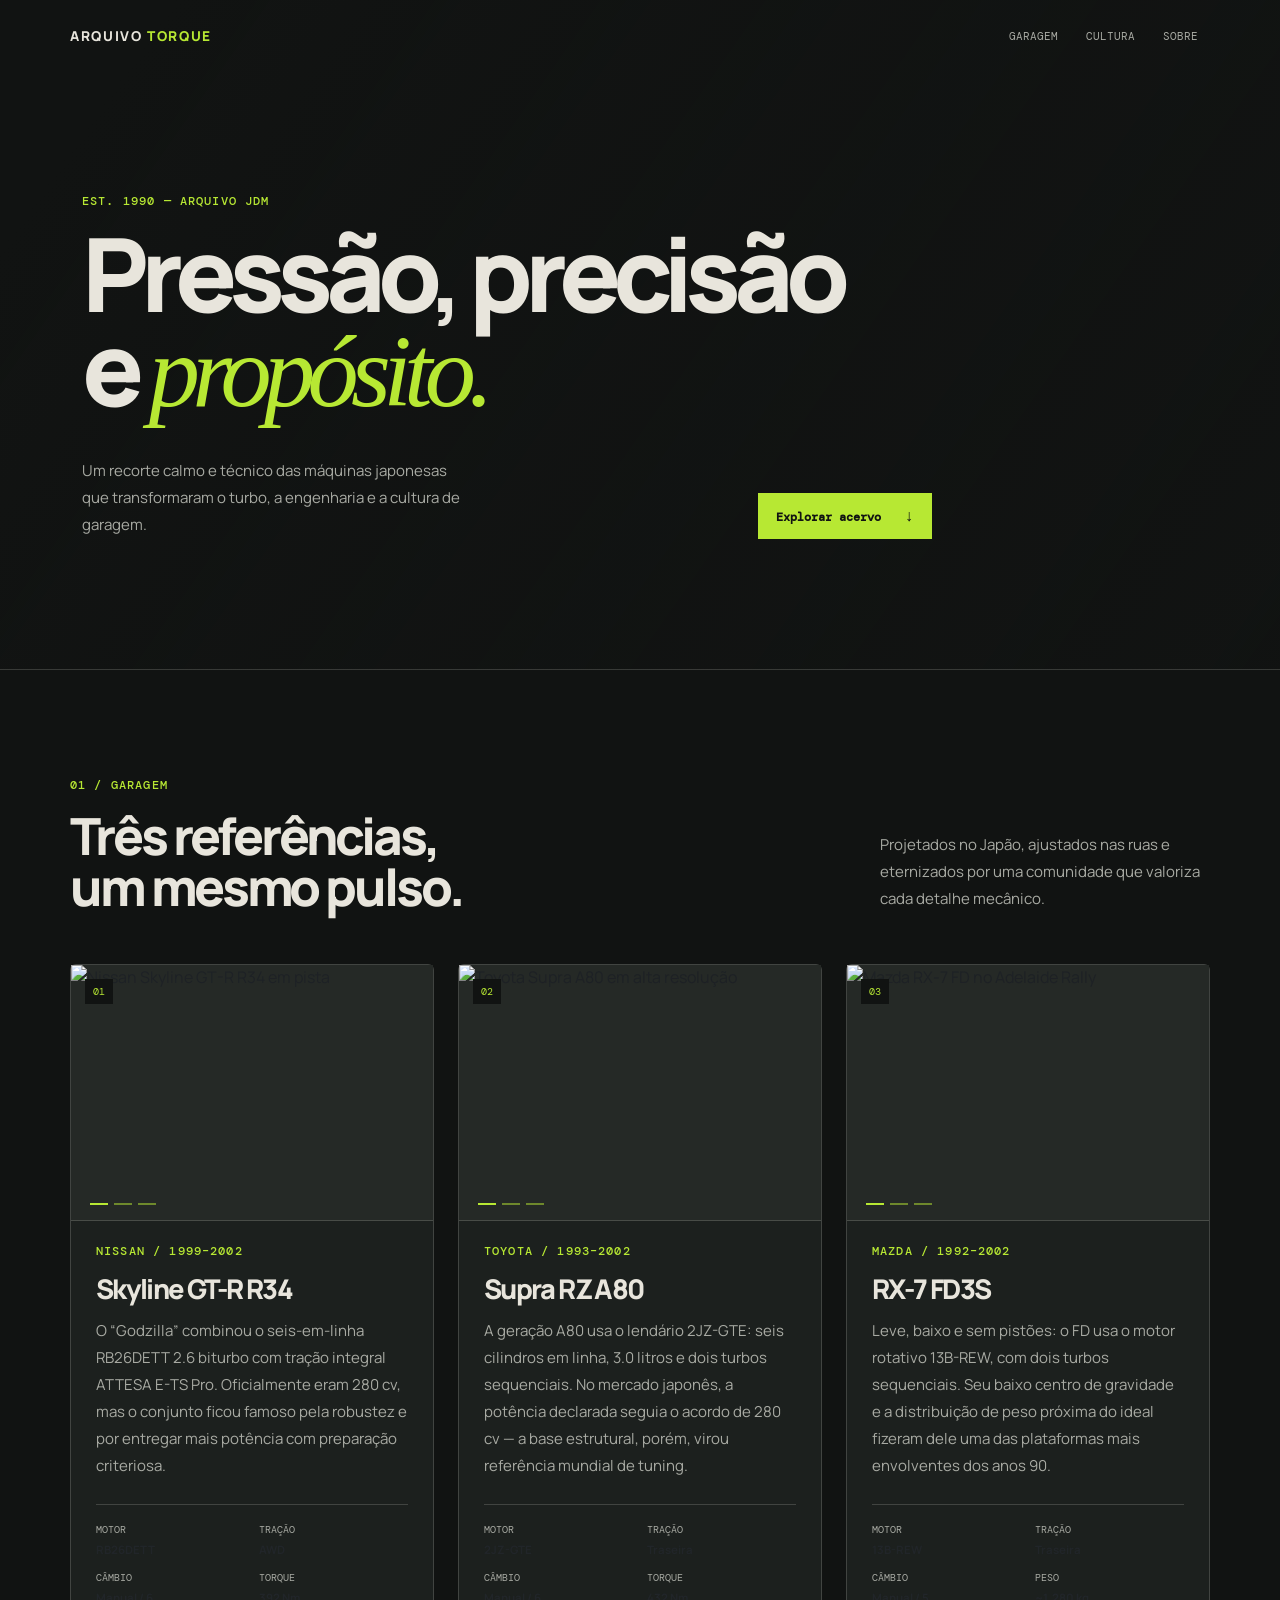
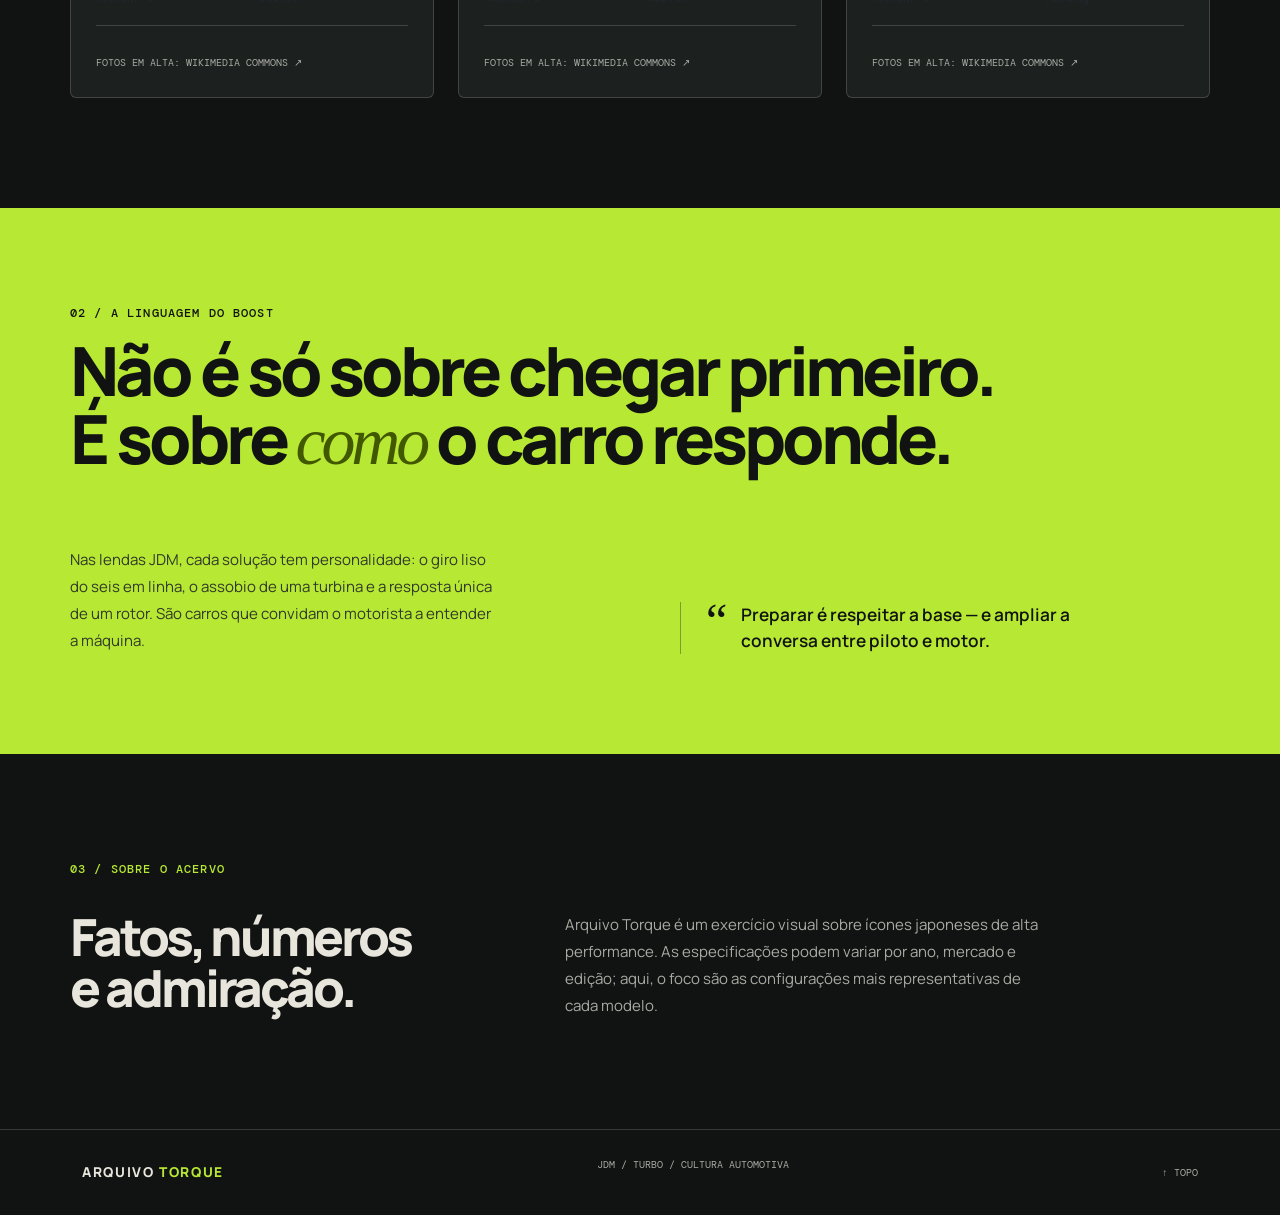
==== Crie, Estilize e Publique sua Página HTML e CSS/index.html @ 04531170 "Versão 1.00" ====
<!DOCTYPE html>
<html lang="pt-BR">
<head>
  <meta charset="UTF-8">
  <meta name="viewport" content="width=device-width, initial-scale=1.0">
  <meta name="description" content="Arquivo Torque: histórias e especificações de lendas JDM turbo.">
  <title>Arquivo Torque — JDM em foco</title>
  <link rel="preconnect" href="https://fonts.googleapis.com">
  <link rel="preconnect" href="https://fonts.gstatic.com" crossorigin>
  <link href="https://fonts.googleapis.com/css2?family=DM+Mono:wght@400;500&family=Manrope:wght@400;500;600;700;800&display=swap" rel="stylesheet">
  <link href="https://cdn.jsdelivr.net/npm/bootstrap@5.3.8/dist/css/bootstrap.min.css" rel="stylesheet" integrity="sha384-sRIl4kxILFvY47J16cr9ZwB07vP4J8+LH7qKQnuqkuIAvNWLzeN8tE5YBujZqJLB" crossorigin="anonymous">
  <link rel="stylesheet" href="css/style.css">
</head>
<body>
  <header class="cabecalho" id="inicio">
    <div class="container nav">
      <a class="marca" href="#inicio" aria-label="Arquivo Torque, início">ARQUIVO <span>TORQUE</span></a>
      <nav class="menu" aria-label="Navegação principal">
        <a href="#garagem">Garagem</a>
        <a href="#cultura">Cultura</a>
        <a href="#sobre">Sobre</a>
      </nav>
    </div>

    <div class="container hero">
      <p class="eyebrow">EST. 1990 — ARQUIVO JDM</p>
      <h1 id="titulo-principal">Pressão, precisão<br>e <em>propósito.</em></h1>
      <div class="hero-linha">
        <p class="texto-descricao">Um recorte calmo e técnico das máquinas japonesas que transformaram o turbo, a engenharia e a cultura de garagem.</p>
        <a class="botao" href="#garagem">Explorar acervo <span>↓</span></a>
      </div>
    </div>
  </header>

  <main>
    <section class="secao container" id="garagem">
      <div class="titulo-secao">
        <div>
          <p class="eyebrow">01 / GARAGEM</p>
          <h2 class="titulo-secundario">Três referências,<br>um mesmo pulso.</h2>
        </div>
        <p class="texto-descricao texto-curto">Projetados no Japão, ajustados nas ruas e eternizados por uma comunidade que valoriza cada detalhe mecânico.</p>
      </div>

      <div class="row row-cols-1 row-cols-md-2 row-cols-xl-3 g-4">
        <div class="col">
        <article class="card card-carro h-100">
          <div id="carouselSkyline" class="carousel slide carousel-card" data-bs-ride="carousel" data-bs-interval="6000">
            <span class="numero">01</span>
            <div class="carousel-indicators">
              <button type="button" data-bs-target="#carouselSkyline" data-bs-slide-to="0" class="active" aria-current="true" aria-label="Foto 1 do Skyline"></button>
              <button type="button" data-bs-target="#carouselSkyline" data-bs-slide-to="1" aria-label="Foto 2 do Skyline"></button>
              <button type="button" data-bs-target="#carouselSkyline" data-bs-slide-to="2" aria-label="Foto 3 do Skyline"></button>
            </div>
            <div class="carousel-inner">
              <div class="carousel-item active"><img src="https://commons.wikimedia.org/wiki/Special:FilePath/Nissan%20Skyline%20GT-R%20R34.jpg?width=1920" class="d-block w-100" alt="Nissan Skyline GT-R R34 em pista" loading="lazy"></div>
              <div class="carousel-item"><img src="https://commons.wikimedia.org/wiki/Special:FilePath/Nissan%20Skyline%20GT-R%20%28R34%2C%201999%29%20%2855212213116%29.jpg?width=1920" class="d-block w-100" alt="Nissan Skyline GT-R R34 em exposição" loading="lazy"></div>
              <div class="carousel-item"><img src="https://commons.wikimedia.org/wiki/Special:FilePath/Nissan%20Skyline%20GT-R%20R34%20%26%20Nissan%20Skyline%20GTT%20R34.jpg?width=1920" class="d-block w-100" alt="Nissan Skyline GT-R R34 fotografado na pista" loading="lazy"></div>
            </div>
            <button class="carousel-control-prev" type="button" data-bs-target="#carouselSkyline" data-bs-slide="prev"><span class="carousel-control-prev-icon" aria-hidden="true"></span><span class="visually-hidden">Anterior</span></button>
            <button class="carousel-control-next" type="button" data-bs-target="#carouselSkyline" data-bs-slide="next"><span class="carousel-control-next-icon" aria-hidden="true"></span><span class="visually-hidden">Próxima</span></button>
          </div>
          <div class="conteudo-card">
            <p class="eyebrow">NISSAN / 1999–2002</p>
            <h2 class="titulo-secundario titulo-card">Skyline GT-R R34</h2>
            <p class="texto-descricao">O “Godzilla” combinou o seis-em-linha RB26DETT 2.6 biturbo com tração integral ATTESA E-TS Pro. Oficialmente eram 280 cv, mas o conjunto ficou famoso pela robustez e por entregar mais potência com preparação criteriosa.</p>
            <div class="ficha-tecnica">
              <div><span>Motor</span><strong>RB26DETT</strong></div>
              <div><span>Tração</span><strong>AWD</strong></div>
              <div><span>Câmbio</span><strong>Manual / 6</strong></div>
              <div><span>Torque</span><strong>392 Nm</strong></div>
            </div>
            <a class="credito" href="https://commons.wikimedia.org/wiki/File:Nissan_Skyline_GT-R_R34.jpg" target="_blank" rel="noopener noreferrer">Fotos em alta: Wikimedia Commons ↗</a>
          </div>
        </article>
        </div>

        <div class="col">
        <article class="card card-carro h-100">
          <div id="carouselSupra" class="carousel slide carousel-card" data-bs-ride="carousel" data-bs-interval="6000">
            <span class="numero">02</span>
            <div class="carousel-indicators">
              <button type="button" data-bs-target="#carouselSupra" data-bs-slide-to="0" class="active" aria-current="true" aria-label="Foto 1 do Supra"></button>
              <button type="button" data-bs-target="#carouselSupra" data-bs-slide-to="1" aria-label="Foto 2 do Supra"></button>
              <button type="button" data-bs-target="#carouselSupra" data-bs-slide-to="2" aria-label="Foto 3 do Supra"></button>
            </div>
            <div class="carousel-inner">
              <div class="carousel-item active"><img src="https://commons.wikimedia.org/wiki/Special:FilePath/Toyota%20Supra%20A80%20%2854203285362%29.jpg?width=1920" class="d-block w-100" alt="Toyota Supra A80 em alta resolução" loading="lazy"></div>
              <div class="carousel-item"><img src="https://commons.wikimedia.org/wiki/Special:FilePath/Toyota%20Supra%20%2830496646387%29.jpg?width=1920" class="d-block w-100" alt="Toyota Supra A80 fotografado em encontro" loading="lazy"></div>
              <div class="carousel-item"><img src="https://commons.wikimedia.org/wiki/Special:FilePath/Toyota%20Supra%20%287%29.jpg?width=1920" class="d-block w-100" alt="Toyota Supra A80 em vista lateral" loading="lazy"></div>
            </div>
            <button class="carousel-control-prev" type="button" data-bs-target="#carouselSupra" data-bs-slide="prev"><span class="carousel-control-prev-icon" aria-hidden="true"></span><span class="visually-hidden">Anterior</span></button>
            <button class="carousel-control-next" type="button" data-bs-target="#carouselSupra" data-bs-slide="next"><span class="carousel-control-next-icon" aria-hidden="true"></span><span class="visually-hidden">Próxima</span></button>
          </div>
          <div class="conteudo-card">
            <p class="eyebrow">TOYOTA / 1993–2002</p>
            <h2 class="titulo-secundario titulo-card">Supra RZ A80</h2>
            <p class="texto-descricao">A geração A80 usa o lendário 2JZ-GTE: seis cilindros em linha, 3.0 litros e dois turbos sequenciais. No mercado japonês, a potência declarada seguia o acordo de 280 cv — a base estrutural, porém, virou referência mundial de tuning.</p>
            <div class="ficha-tecnica">
              <div><span>Motor</span><strong>2JZ-GTE</strong></div>
              <div><span>Tração</span><strong>Traseira</strong></div>
              <div><span>Câmbio</span><strong>Manual / 6</strong></div>
              <div><span>Torque</span><strong>432 Nm</strong></div>
            </div>
            <a class="credito" href="https://commons.wikimedia.org/wiki/File:Toyota_Supra_A80_(54203285362).jpg" target="_blank" rel="noopener noreferrer">Fotos em alta: Wikimedia Commons ↗</a>
          </div>
        </article>
        </div>

        <div class="col">
        <article class="card card-carro h-100">
          <div id="carouselMazda" class="carousel slide carousel-card" data-bs-ride="carousel" data-bs-interval="6000">
            <span class="numero">03</span>
            <div class="carousel-indicators">
              <button type="button" data-bs-target="#carouselMazda" data-bs-slide-to="0" class="active" aria-current="true" aria-label="Foto 1 do Mazda"></button>
              <button type="button" data-bs-target="#carouselMazda" data-bs-slide-to="1" aria-label="Foto 2 do Mazda"></button>
              <button type="button" data-bs-target="#carouselMazda" data-bs-slide-to="2" aria-label="Foto 3 do Mazda"></button>
            </div>
            <div class="carousel-inner">
              <div class="carousel-item active"><img src="https://commons.wikimedia.org/wiki/Special:FilePath/Mazda%20RX-7%20%28FD%29%20at%20the%202025%20Shannons%20Adelaide%20Rally%20%28028A4672%29.jpg?width=1920" class="d-block w-100" alt="Mazda RX-7 FD no Adelaide Rally" loading="lazy"></div>
              <div class="carousel-item"><img src="https://commons.wikimedia.org/wiki/Special:FilePath/FD%20Mazda%20RX-7.jpg?width=1920" class="d-block w-100" alt="Mazda RX-7 FD em alta resolução" loading="lazy"></div>
              <div class="carousel-item"><img src="https://commons.wikimedia.org/wiki/Special:FilePath/Mazda%20RX-7.jpg?width=1920" class="d-block w-100" alt="Mazda RX-7 FD em encontro automotivo" loading="lazy"></div>
            </div>
            <button class="carousel-control-prev" type="button" data-bs-target="#carouselMazda" data-bs-slide="prev"><span class="carousel-control-prev-icon" aria-hidden="true"></span><span class="visually-hidden">Anterior</span></button>
            <button class="carousel-control-next" type="button" data-bs-target="#carouselMazda" data-bs-slide="next"><span class="carousel-control-next-icon" aria-hidden="true"></span><span class="visually-hidden">Próxima</span></button>
          </div>
          <div class="conteudo-card">
            <p class="eyebrow">MAZDA / 1992–2002</p>
            <h2 class="titulo-secundario titulo-card">RX-7 FD3S</h2>
            <p class="texto-descricao">Leve, baixo e sem pistões: o FD usa o motor rotativo 13B-REW, com dois turbos sequenciais. Seu baixo centro de gravidade e a distribuição de peso próxima do ideal fizeram dele uma das plataformas mais envolventes dos anos 90.</p>
            <div class="ficha-tecnica">
              <div><span>Motor</span><strong>13B-REW</strong></div>
              <div><span>Tração</span><strong>Traseira</strong></div>
              <div><span>Câmbio</span><strong>Manual / 5</strong></div>
              <div><span>Peso</span><strong>~1.280 kg</strong></div>
            </div>
            <a class="credito" href="https://commons.wikimedia.org/wiki/File:Mazda_RX-7_(FD)_at_the_2025_Shannons_Adelaide_Rally_(028A4672).jpg" target="_blank" rel="noopener noreferrer">Fotos em alta: Wikimedia Commons ↗</a>
          </div>
        </article>
        </div>
      </div>
    </section>

    <section class="manifesto" id="cultura">
      <div class="container bloco-manifesto">
        <p class="eyebrow">02 / A LINGUAGEM DO BOOST</p>
        <h2 class="titulo-secundario titulo-grande">Não é só sobre chegar primeiro.<br>É sobre <em>como</em> o carro responde.</h2>
        <div class="manifesto-grid">
          <p class="texto-descricao">Nas lendas JDM, cada solução tem personalidade: o giro liso do seis em linha, o assobio de uma turbina e a resposta única de um rotor. São carros que convidam o motorista a entender a máquina.</p>
          <div class="citacao"><span>“</span><p>Preparar é respeitar a base — e ampliar a conversa entre piloto e motor.</p></div>
        </div>
      </div>
    </section>

    <section class="secao container sobre" id="sobre">
      <p class="eyebrow">03 / SOBRE O ACERVO</p>
      <h2 class="titulo-secundario">Fatos, números<br>e admiração.</h2>
      <p class="texto-descricao texto-sobre">Arquivo Torque é um exercício visual sobre ícones japoneses de alta performance. As especificações podem variar por ano, mercado e edição; aqui, o foco são as configurações mais representativas de cada modelo.</p>
    </section>
  </main>

  <footer class="rodape">
    <div class="container rodape-conteudo">
      <a class="marca" href="#inicio">ARQUIVO <span>TORQUE</span></a>
      <p>JDM / TURBO / CULTURA AUTOMOTIVA</p>
      <a href="#inicio" aria-label="Voltar ao início">↑ TOPO</a>
    </div>
  </footer>
  <script src="https://cdn.jsdelivr.net/npm/bootstrap@5.3.8/dist/js/bootstrap.bundle.min.js" integrity="sha384-FKyoEForCGlyvwx9Hj09JcYn3nv7wiPVlz7YYwJrWVcXK/BmnVDxM+D2scQbITxI" crossorigin="anonymous"></script>
</body>
</html>
---- Crie, Estilize e Publique sua Página HTML e CSS/css/style.css ----
:root {
  --preto: #111312;
  --carvao: #1c201e;
  --areia: #e8e5dc;
  --cinza: #a8aaa3;
  --verde: #b7e833;
  --linha: rgba(232, 229, 220, .18);
}

* { box-sizing: border-box; }
html { scroll-behavior: smooth; }
body { margin: 0; background: var(--preto); color: var(--areia); font-family: "Manrope", sans-serif; }
a { color: inherit; text-decoration: none; }
.container { width: min(1160px, calc(100% - 48px)); margin: 0 auto; }

.cabecalho { min-height: 670px; padding: 26px 0 80px; background: linear-gradient(125deg, #111312 10%, rgba(17,19,18,.74) 58%, rgba(17,19,18,.93)), url("https://commons.wikimedia.org/wiki/Special:FilePath/Nissan%20Skyline%20GT-R%20R34.jpg?width=2400") center/cover; border-bottom: 1px solid var(--linha); }
.nav, .rodape-conteudo { display: flex; align-items: center; justify-content: space-between; }
.marca { font-size: .85rem; font-weight: 800; letter-spacing: .12em; }
.marca span { color: var(--verde); }
.menu { display: flex; gap: 28px; color: var(--cinza); font-family: "DM Mono", monospace; font-size: .7rem; text-transform: uppercase; }
.menu a:hover, .credito:hover { color: var(--verde); }
.hero { padding-top: 150px; }
.eyebrow { margin: 0 0 18px; color: var(--verde); font: 500 .72rem/1 "DM Mono", monospace; letter-spacing: .1em; }
#titulo-principal { max-width: 850px; margin: 0; font-size: clamp(3.2rem, 8vw, 7rem); letter-spacing: -.075em; line-height: .92; font-weight: 800; }
em { color: var(--verde); font-family: Georgia, serif; font-weight: 400; }
.hero-linha { display: flex; justify-content: space-between; align-items: flex-end; gap: 30px; max-width: 850px; margin-top: 38px; }
.texto-descricao { color: var(--cinza); font-size: .94rem; line-height: 1.8; margin: 0; }
.hero-linha .texto-descricao { width: min(390px, 100%); }
.botao { padding: 15px 18px; background: var(--verde); color: var(--preto); font: 700 .72rem/1 "DM Mono", monospace; white-space: nowrap; }
.botao span { margin-left: 16px; font-size: 1rem; }

.secao { padding: 110px 0; }
.titulo-secao { display: flex; justify-content: space-between; gap: 40px; align-items: end; padding-bottom: 52px; }
.titulo-secundario { margin: 0; color: var(--areia); font-size: clamp(2rem, 4vw, 3.35rem); letter-spacing: -.06em; line-height: 1; font-weight: 800; }
.texto-curto { max-width: 330px; }
.card-carro { background: var(--carvao); border: 1px solid var(--linha); }
.carousel-card { position: relative; overflow: hidden; border-bottom: 1px solid var(--linha); background: #252926; }
.carousel-card .carousel-item { height: 255px; background: #252926; }
.carousel-card img { height: 100%; object-fit: cover; filter: saturate(.92) contrast(1.04); transition: transform .45s ease; }
.card-carro:hover .carousel-item.active img { transform: scale(1.035); }
.carousel-card .numero { position: absolute; z-index: 3; top: 14px; left: 14px; padding: 6px 8px; background: var(--preto); color: var(--verde); font: .65rem "DM Mono", monospace; }
.carousel-card .carousel-indicators { z-index: 3; right: auto; left: 16px; bottom: 5px; margin: 0; }
.carousel-card .carousel-indicators [data-bs-target] { width: 18px; height: 2px; margin: 0 3px; background-color: var(--verde); }
.carousel-card .carousel-control-prev, .carousel-card .carousel-control-next { width: 16%; opacity: 0; transition: opacity .2s ease; }
.carousel-card:hover .carousel-control-prev, .carousel-card:hover .carousel-control-next, .carousel-card:focus-within .carousel-control-prev, .carousel-card:focus-within .carousel-control-next { opacity: 1; }
@media (hover: none) { .carousel-card .carousel-control-prev, .carousel-card .carousel-control-next { opacity: .8; } }
.conteudo-card { padding: 25px; }
.titulo-card { font-size: 1.7rem; margin-bottom: 14px; }
.ficha-tecnica { display: grid; grid-template-columns: repeat(2, 1fr); gap: 13px; margin: 25px 0 22px; padding: 18px 0; border-top: 1px solid var(--linha); border-bottom: 1px solid var(--linha); }
.ficha-tecnica div { display: flex; flex-direction: column; gap: 5px; }
.ficha-tecnica span, .credito { color: var(--cinza); font: .62rem "DM Mono", monospace; text-transform: uppercase; }
.ficha-tecnica strong { font-size: .72rem; font-weight: 700; }
.credito { display: inline-block; transition: color .2s; }

.manifesto { background: var(--verde); color: var(--preto); }
.bloco-manifesto { padding: 100px 0; }
.manifesto .eyebrow { color: var(--preto); }
.manifesto .titulo-secundario { color: var(--preto); }
.manifesto em { color: #415700; }
.titulo-grande { font-size: clamp(2.3rem, 5.3vw, 4.7rem); }
.manifesto-grid { display: grid; grid-template-columns: 1fr 1fr; gap: 80px; align-items: end; margin-top: 70px; }
.manifesto .texto-descricao { color: #303928; max-width: 430px; }
.citacao { border-left: 1px solid rgba(17,19,18,.35); padding-left: 25px; display: flex; gap: 14px; }
.citacao span { font: 3rem/.8 Georgia, serif; }
.citacao p { max-width: 330px; margin: 0; font-size: 1.08rem; font-weight: 600; line-height: 1.5; }
.sobre { display: grid; grid-template-columns: 1fr 1.4fr; gap: 35px; }
.sobre .eyebrow { grid-column: 1 / -1; margin: 0; }
.texto-sobre { max-width: 490px; align-self: end; }
.rodape { padding: 28px 0; border-top: 1px solid var(--linha); }
.rodape-conteudo { color: var(--cinza); font: .62rem "DM Mono", monospace; }
.rodape .marca { color: var(--areia); font-family: "Manrope", sans-serif; }

@media (max-width: 820px) {
  .cabecalho { min-height: 610px; }
  .hero { padding-top: 120px; }
  .carousel-card .carousel-item { height: 280px; }
}

@media (max-width: 580px) {
  .container { width: min(100% - 32px, 1160px); }
  .menu { gap: 15px; font-size: .58rem; }
  .cabecalho { padding-top: 20px; min-height: 590px; }
  .hero-linha, .titulo-secao, .manifesto-grid { display: flex; flex-direction: column; align-items: flex-start; }
  .hero-linha { gap: 26px; }
  .titulo-secao { padding-bottom: 38px; }
  .secao { padding: 75px 0; }
  .carousel-card .carousel-item { height: 230px; }
  .bloco-manifesto { padding: 75px 0; }
  .manifesto-grid { gap: 40px; margin-top: 42px; }
  .sobre { display: block; }
  .sobre .titulo-secundario { margin: 18px 0 28px; }
  .rodape-conteudo { flex-wrap: wrap; gap: 16px; }
}
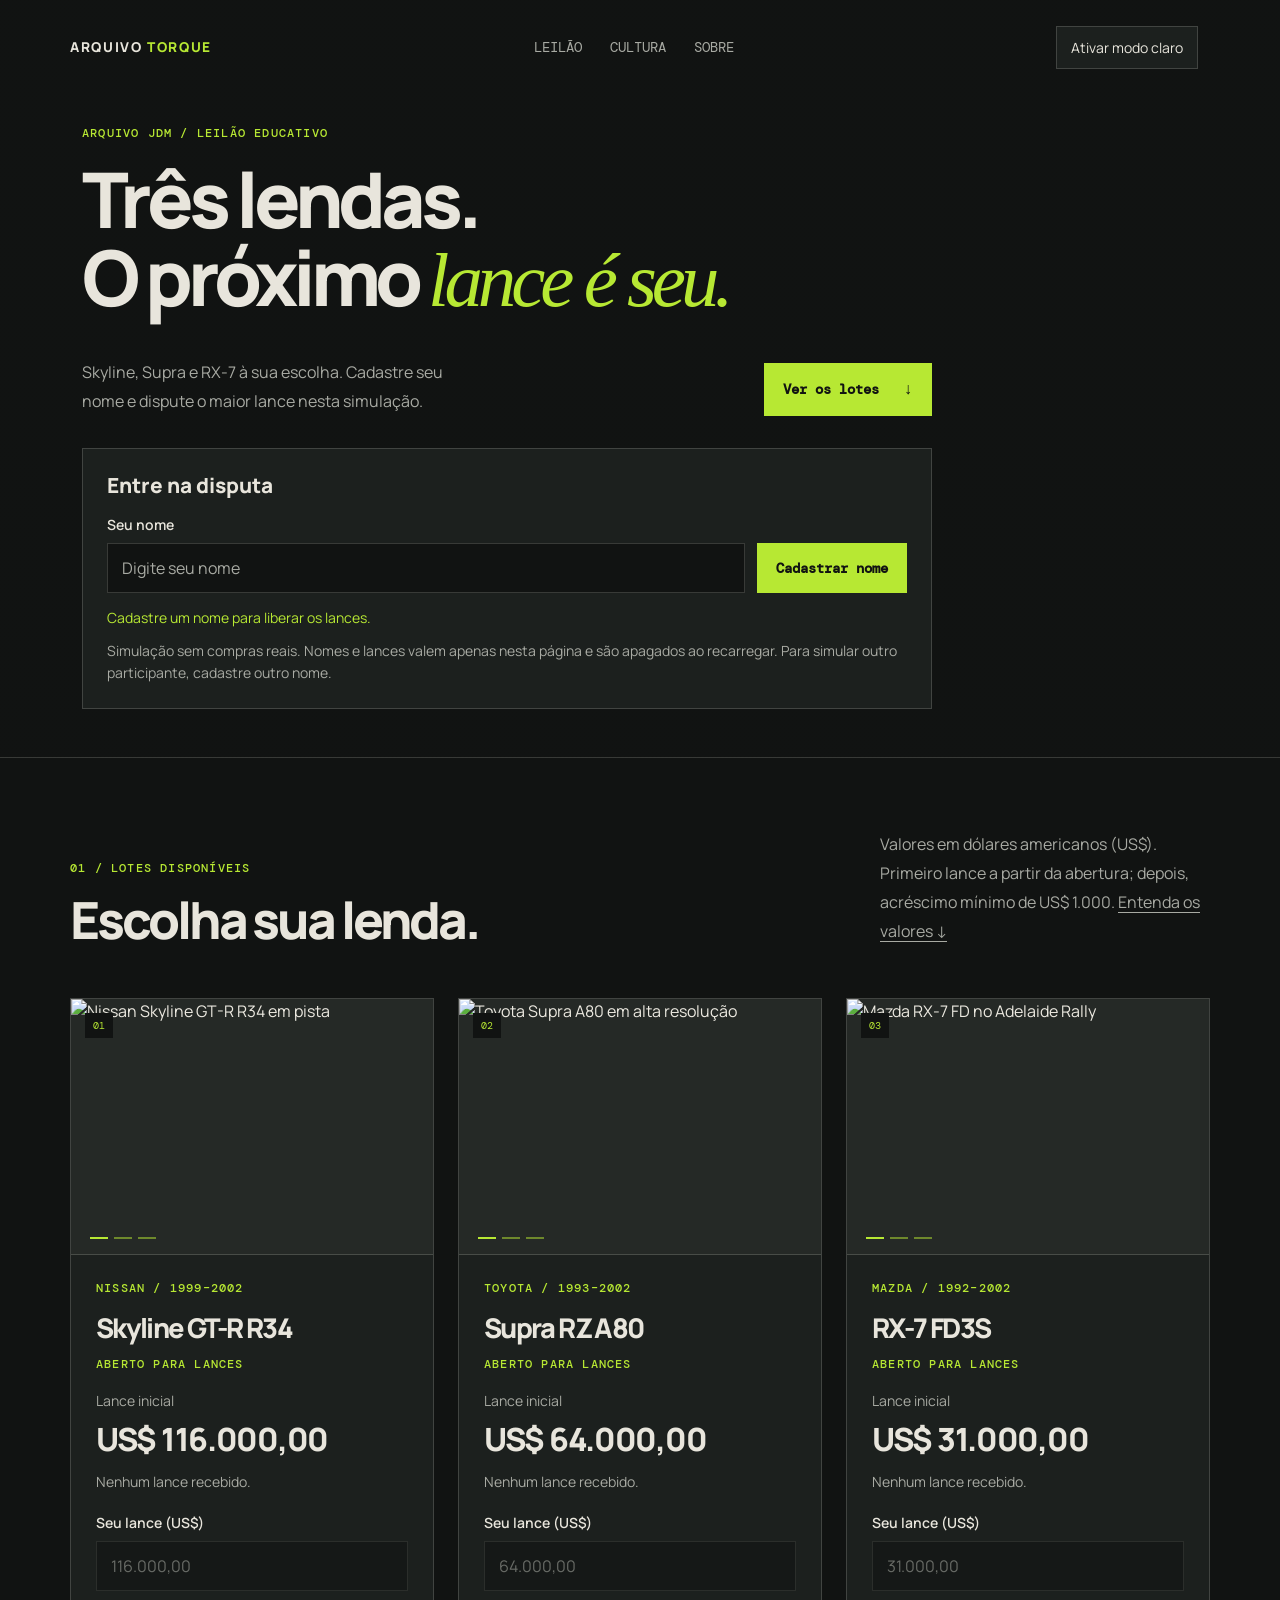
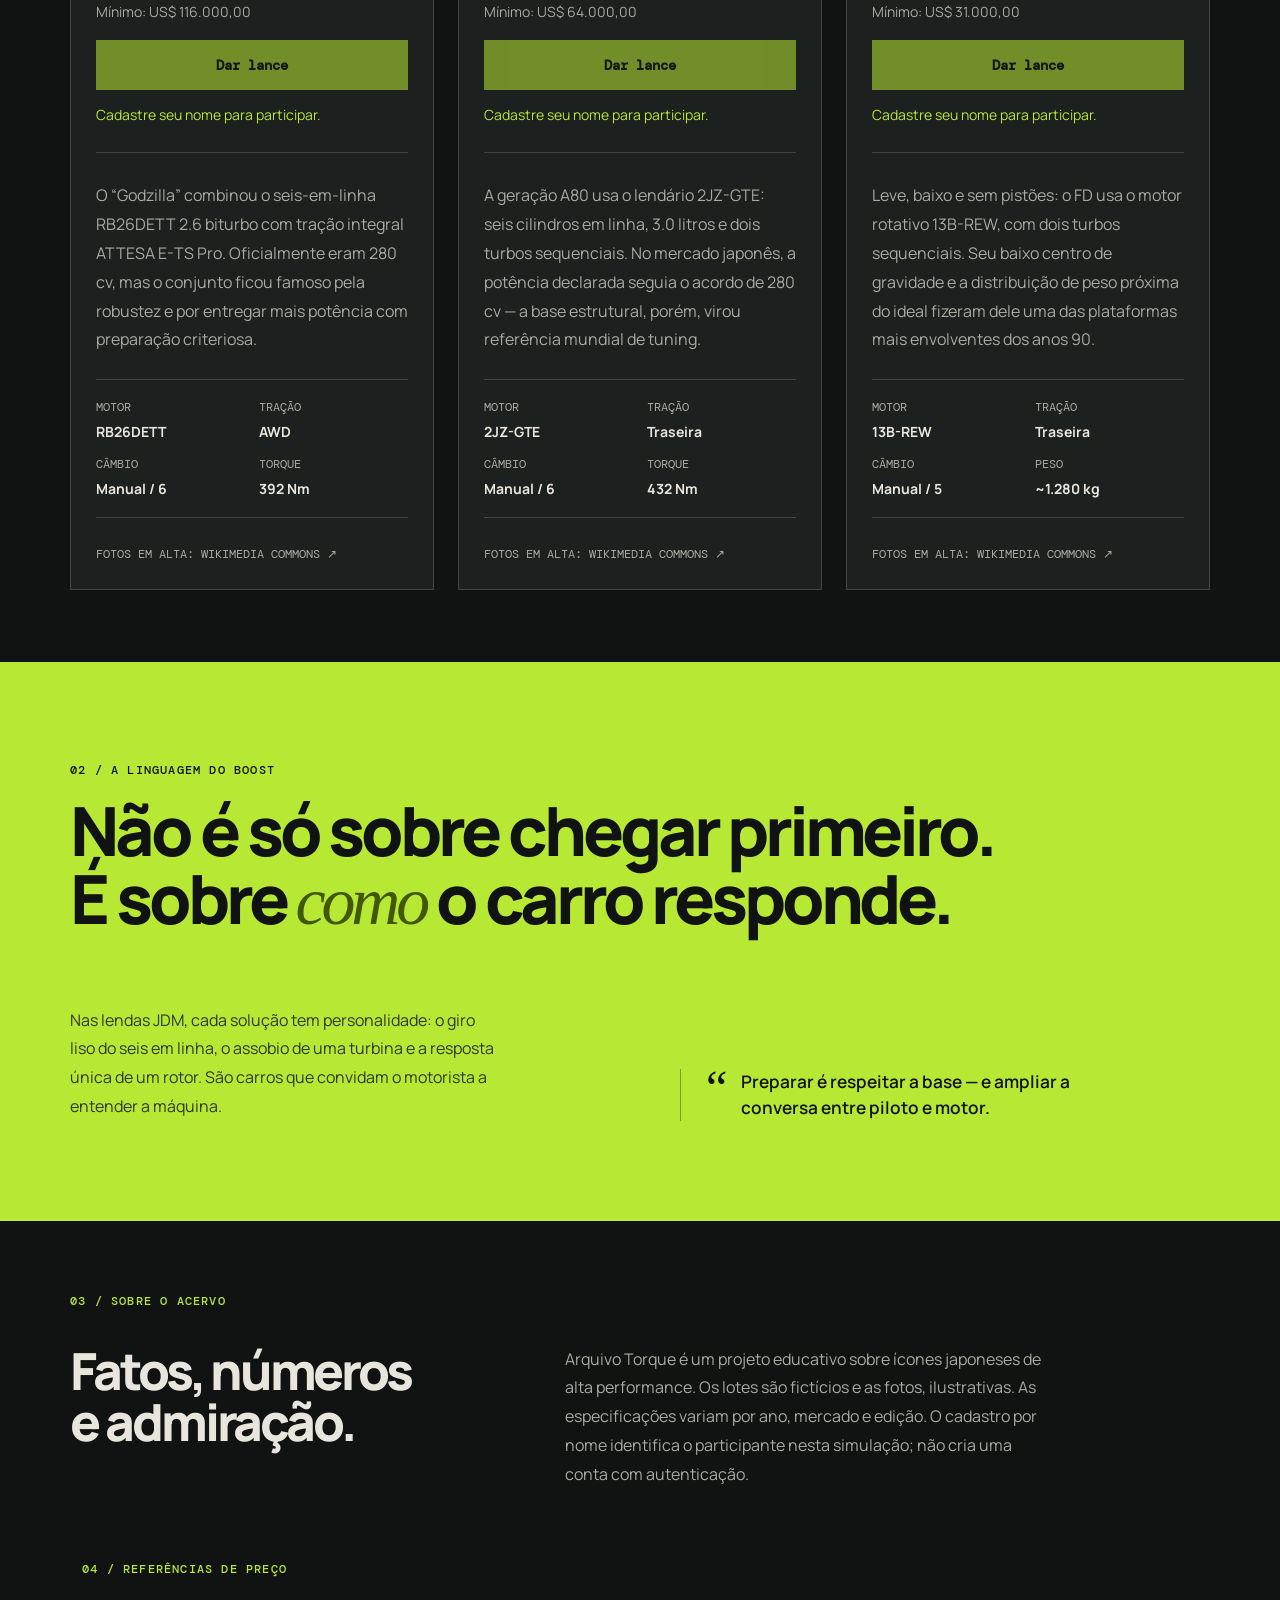
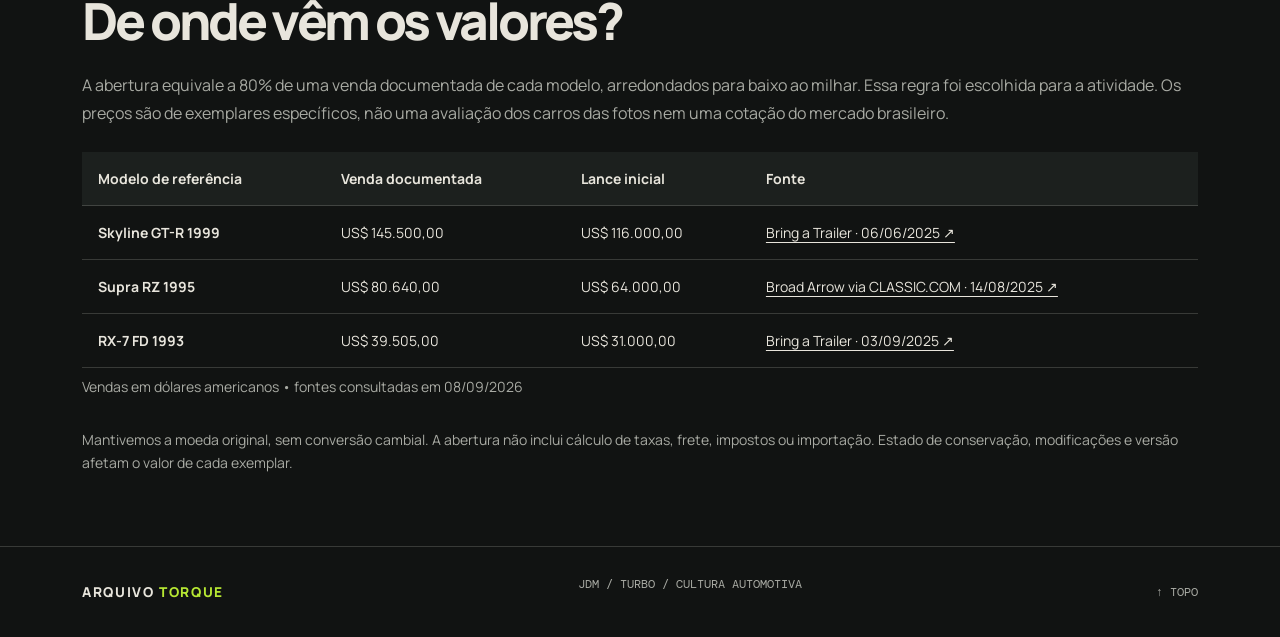
==== commit d4f77dc7: "Versão 2.00" ====
--- a/Crie, Estilize e Publique sua Página HTML e CSS/index.html
+++ b/Crie, Estilize e Publique sua Página HTML e CSS/index.html
@@ -3,48 +3,63 @@
 <head>
   <meta charset="UTF-8">
   <meta name="viewport" content="width=device-width, initial-scale=1.0">
-  <meta name="description" content="Arquivo Torque: histórias e especificações de lendas JDM turbo.">
-  <title>Arquivo Torque — JDM em foco</title>
+  <meta name="description" content="Arquivo Torque: cadastre seu nome e participe de um leilão educativo de ícones JDM.">
+  <title>Arquivo Torque — Leilão JDM</title>
   <link rel="preconnect" href="https://fonts.googleapis.com">
   <link rel="preconnect" href="https://fonts.gstatic.com" crossorigin>
   <link href="https://fonts.googleapis.com/css2?family=DM+Mono:wght@400;500&family=Manrope:wght@400;500;600;700;800&display=swap" rel="stylesheet">
   <link href="https://cdn.jsdelivr.net/npm/bootstrap@5.3.8/dist/css/bootstrap.min.css" rel="stylesheet" integrity="sha384-sRIl4kxILFvY47J16cr9ZwB07vP4J8+LH7qKQnuqkuIAvNWLzeN8tE5YBujZqJLB" crossorigin="anonymous">
-  <link rel="stylesheet" href="css/style.css">
+  <link rel="stylesheet" href="style.css">
+  <script src="script.js" defer></script>
 </head>
 <body>
   <header class="cabecalho" id="inicio">
     <div class="container nav">
       <a class="marca" href="#inicio" aria-label="Arquivo Torque, início">ARQUIVO <span>TORQUE</span></a>
       <nav class="menu" aria-label="Navegação principal">
-        <a href="#garagem">Garagem</a>
+        <a href="#garagem">Leilão</a>
         <a href="#cultura">Cultura</a>
         <a href="#sobre">Sobre</a>
       </nav>
+      <button class="botao-tema" id="alternar-tema" type="button" aria-pressed="false">Ativar modo claro</button>
     </div>
 
     <div class="container hero">
-      <p class="eyebrow">EST. 1990 — ARQUIVO JDM</p>
-      <h1 id="titulo-principal">Pressão, precisão<br>e <em>propósito.</em></h1>
+      <p class="eyebrow">ARQUIVO JDM / LEILÃO EDUCATIVO</p>
+      <h1 id="titulo-principal">Três lendas.<br>O próximo <em>lance é seu.</em></h1>
       <div class="hero-linha">
-        <p class="texto-descricao">Um recorte calmo e técnico das máquinas japonesas que transformaram o turbo, a engenharia e a cultura de garagem.</p>
-        <a class="botao" href="#garagem">Explorar acervo <span>↓</span></a>
-      </div>
+        <p class="texto-descricao">Skyline, Supra e RX-7 à sua escolha. Cadastre seu nome e dispute o maior lance nesta simulação.</p>
+        <a class="botao" href="#garagem">Ver os lotes <span>↓</span></a>
+      </div>
+      <section class="cadastro" aria-labelledby="titulo-cadastro">
+        <h2 id="titulo-cadastro">Entre na disputa</h2>
+        <form id="formulario-cadastro" novalidate>
+          <label for="nome-usuario">Seu nome</label>
+          <div class="linha-cadastro">
+            <input id="nome-usuario" name="nome" type="text" autocomplete="name" maxlength="50" required placeholder="Digite seu nome" aria-describedby="mensagem-cadastro">
+            <button class="botao" type="submit">Cadastrar nome</button>
+          </div>
+        </form>
+        <p id="mensagem-cadastro" class="mensagem" role="status" aria-live="polite">Cadastre um nome para liberar os lances.</p>
+        <p class="nota">Simulação sem compras reais. Nomes e lances valem apenas nesta página e são apagados ao recarregar. Para simular outro participante, cadastre outro nome.</p>
+      </section>
     </div>
   </header>
 
   <main>
+    <noscript><p class="container mensagem">Ative o JavaScript para cadastrar seu nome, alternar o tema e dar lances.</p></noscript>
     <section class="secao container" id="garagem">
       <div class="titulo-secao">
         <div>
-          <p class="eyebrow">01 / GARAGEM</p>
-          <h2 class="titulo-secundario">Três referências,<br>um mesmo pulso.</h2>
-        </div>
-        <p class="texto-descricao texto-curto">Projetados no Japão, ajustados nas ruas e eternizados por uma comunidade que valoriza cada detalhe mecânico.</p>
+          <p class="eyebrow">01 / LOTES DISPONÍVEIS</p>
+          <h2 class="titulo-secundario">Escolha sua lenda.</h2>
+        </div>
+        <p class="texto-descricao texto-curto">Valores em dólares americanos (US$). Primeiro lance a partir da abertura; depois, acréscimo mínimo de US$ 1.000. <a class="link-texto" href="#referencias">Entenda os valores ↓</a></p>
       </div>
 
       <div class="row row-cols-1 row-cols-md-2 row-cols-xl-3 g-4">
         <div class="col">
-        <article class="card card-carro h-100">
+        <article class="card card-carro h-100" data-carro="skyline">
           <div id="carouselSkyline" class="carousel slide carousel-card" data-bs-ride="carousel" data-bs-interval="6000">
             <span class="numero">01</span>
             <div class="carousel-indicators">
@@ -76,7 +91,7 @@
         </div>
 
         <div class="col">
-        <article class="card card-carro h-100">
+        <article class="card card-carro h-100" data-carro="supra">
           <div id="carouselSupra" class="carousel slide carousel-card" data-bs-ride="carousel" data-bs-interval="6000">
             <span class="numero">02</span>
             <div class="carousel-indicators">
@@ -108,7 +123,7 @@
         </div>
 
         <div class="col">
-        <article class="card card-carro h-100">
+        <article class="card card-carro h-100" data-carro="rx7">
           <div id="carouselMazda" class="carousel slide carousel-card" data-bs-ride="carousel" data-bs-interval="6000">
             <span class="numero">03</span>
             <div class="carousel-indicators">
@@ -155,7 +170,25 @@
     <section class="secao container sobre" id="sobre">
       <p class="eyebrow">03 / SOBRE O ACERVO</p>
       <h2 class="titulo-secundario">Fatos, números<br>e admiração.</h2>
-      <p class="texto-descricao texto-sobre">Arquivo Torque é um exercício visual sobre ícones japoneses de alta performance. As especificações podem variar por ano, mercado e edição; aqui, o foco são as configurações mais representativas de cada modelo.</p>
+      <p class="texto-descricao texto-sobre">Arquivo Torque é um projeto educativo sobre ícones japoneses de alta performance. Os lotes são fictícios e as fotos, ilustrativas. As especificações variam por ano, mercado e edição. O cadastro por nome identifica o participante nesta simulação; não cria uma conta com autenticação.</p>
+    </section>
+
+    <section class="container referencias" id="referencias" aria-labelledby="titulo-referencias">
+      <p class="eyebrow">04 / REFERÊNCIAS DE PREÇO</p>
+      <h2 id="titulo-referencias" class="titulo-secundario">De onde vêm os valores?</h2>
+      <p class="texto-descricao">A abertura equivale a 80% de uma venda documentada de cada modelo, arredondados para baixo ao milhar. Essa regra foi escolhida para a atividade. Os preços são de exemplares específicos, não uma avaliação dos carros das fotos nem uma cotação do mercado brasileiro.</p>
+      <div class="tabela-responsiva" role="region" aria-label="Valores de referência dos carros" tabindex="0">
+        <table>
+          <caption>Vendas em dólares americanos • fontes consultadas em 08/09/2026</caption>
+          <thead><tr><th scope="col">Modelo de referência</th><th scope="col">Venda documentada</th><th scope="col">Lance inicial</th><th scope="col">Fonte</th></tr></thead>
+          <tbody>
+            <tr><th scope="row">Skyline GT-R 1999</th><td>US$ 145.500,00</td><td>US$ 116.000,00</td><td><a href="https://bringatrailer.com/listing/1999-nissan-skyline-gt-r-59/" target="_blank" rel="noopener noreferrer">Bring a Trailer · 06/06/2025 ↗</a></td></tr>
+            <tr><th scope="row">Supra RZ 1995</th><td>US$ 80.640,00</td><td>US$ 64.000,00</td><td><a href="https://www.classic.com/a/broad-arrow-monterey-jet-center-2025-V4MB1Xn/lots/1995-toyota-supra-rz-4Z2k804/" target="_blank" rel="noopener noreferrer">Broad Arrow via CLASSIC.COM · 14/08/2025 ↗</a></td></tr>
+            <tr><th scope="row">RX-7 FD 1993</th><td>US$ 39.505,00</td><td>US$ 31.000,00</td><td><a href="https://bringatrailer.com/listing/1993-mazda-rx-7-us-can-85/" target="_blank" rel="noopener noreferrer">Bring a Trailer · 03/09/2025 ↗</a></td></tr>
+          </tbody>
+        </table>
+      </div>
+      <p class="nota">Mantivemos a moeda original, sem conversão cambial. A abertura não inclui cálculo de taxas, frete, impostos ou importação. Estado de conservação, modificações e versão afetam o valor de cada exemplar.</p>
     </section>
   </main>
 
@@ -166,6 +199,24 @@
       <a href="#inicio" aria-label="Voltar ao início">↑ TOPO</a>
     </div>
   </footer>
+  <!-- O JavaScript reutiliza este modelo de formulário em cada carro. -->
+  <template id="modelo-leilao">
+    <section class="painel-leilao" aria-label="Lances do carro">
+      <p class="eyebrow">ABERTO PARA LANCES</p>
+      <p class="rotulo-preco">Lance inicial</p>
+      <p class="valor-lance"></p>
+      <p class="lider-lance">Nenhum lance recebido.</p>
+      <form class="formulario-lance" novalidate>
+        <label class="rotulo-lance">Seu lance (US$)
+          <input name="lance" type="text" inputmode="decimal" autocomplete="off" maxlength="20" required placeholder="Ex.: 116.000,00" disabled>
+        </label>
+        <p class="minimo-lance nota"></p>
+        <button class="botao" type="submit" disabled>Dar lance</button>
+        <p class="mensagem mensagem-lance" role="status" aria-live="polite">Cadastre seu nome para participar.</p>
+      </form>
+    </section>
+  </template>
   <script src="https://cdn.jsdelivr.net/npm/bootstrap@5.3.8/dist/js/bootstrap.bundle.min.js" integrity="sha384-FKyoEForCGlyvwx9Hj09JcYn3nv7wiPVlz7YYwJrWVcXK/BmnVDxM+D2scQbITxI" crossorigin="anonymous"></script>
 </body>
 </html>
+
--- a/Crie, Estilize e Publique sua Página HTML e CSS/style.css
+++ b/Crie, Estilize e Publique sua Página HTML e CSS/style.css
@@ -0,0 +1,160 @@
+:root {
+  color-scheme: dark;
+  --fundo: #111312;
+  --superficie: #1c201e;
+  --texto: #e8e5dc;
+  --texto-suave: #a8aaa3;
+  --destaque: #b7e833;
+  --linha: rgba(232, 229, 220, .18);
+  --verde-marca: #b7e833;
+  --texto-botao: #111312;
+  --erro: #ffb4ab;
+  --capa: rgba(17, 19, 18, .94);
+}
+
+/* Uma única classe troca a paleta de toda a interface. */
+body.modo-claro {
+  color-scheme: light;
+  --fundo: #f4f5f0;
+  --superficie: #ffffff;
+  --texto: #172016;
+  --texto-suave: #50584d;
+  --destaque: #476300;
+  --linha: rgba(23, 32, 22, .2);
+  --erro: #a51d20;
+  --capa: rgba(244, 245, 240, .94);
+}
+
+* { box-sizing: border-box; }
+html { scroll-behavior: smooth; }
+body { margin: 0; background: var(--fundo); color: var(--texto); font-family: "Manrope", sans-serif; }
+a { color: inherit; text-decoration: none; }
+.container { width: min(1160px, calc(100% - 48px)); margin: 0 auto; }
+
+.cabecalho { padding: 26px 0 48px; background: linear-gradient(var(--capa), var(--capa)), url("https://commons.wikimedia.org/wiki/Special:FilePath/Nissan%20Skyline%20GT-R%20R34.jpg?width=2400") center/cover; border-bottom: 1px solid var(--linha); }
+.nav, .rodape-conteudo { display: flex; align-items: center; justify-content: space-between; }
+.marca { font-size: .85rem; font-weight: 800; letter-spacing: .12em; }
+.marca span { color: var(--destaque); }
+.menu { display: flex; gap: 28px; color: var(--texto-suave); font-family: "DM Mono", monospace; font-size: .875rem; text-transform: uppercase; }
+.menu a:hover, .credito:hover { color: var(--destaque); }
+.hero { padding-top: 56px; }
+.eyebrow { margin: 0 0 18px; color: var(--destaque); font: 500 .75rem/1.4 "DM Mono", monospace; letter-spacing: .1em; }
+#titulo-principal { max-width: 950px; margin: 0; font-size: clamp(2.8rem, 6vw, 5.3rem); letter-spacing: -.065em; line-height: 1.02; font-weight: 800; }
+em { color: var(--destaque); font-family: Georgia, serif; font-weight: 400; }
+.hero-linha { display: flex; justify-content: space-between; align-items: flex-end; gap: 30px; max-width: 850px; margin-top: 38px; }
+.texto-descricao { color: var(--texto-suave); font-size: 1rem; line-height: 1.8; margin: 0; }
+.hero-linha .texto-descricao { width: min(390px, 100%); }
+.botao { padding: 15px 18px; border: 1px solid transparent; background: var(--verde-marca); color: var(--texto-botao); font: 700 .875rem/1.3 "DM Mono", monospace; text-align: center; cursor: pointer; }
+.botao span { margin-left: 16px; font-size: 1rem; }
+
+.secao { padding: 72px 0; }
+.titulo-secao { display: flex; justify-content: space-between; gap: 40px; align-items: end; padding-bottom: 52px; }
+.titulo-secundario { margin: 0; color: var(--texto); font-size: clamp(2rem, 4vw, 3.35rem); letter-spacing: -.06em; line-height: 1; font-weight: 800; }
+.texto-curto { max-width: 330px; }
+.card-carro { background: var(--superficie); color: var(--texto); border: 1px solid var(--linha); border-radius: 0; }
+.carousel-card { position: relative; overflow: hidden; border-bottom: 1px solid var(--linha); background: #252926; }
+.carousel-card .carousel-item { height: 255px; background: #252926; }
+.carousel-card img { height: 100%; object-fit: cover; filter: saturate(.92) contrast(1.04); transition: transform .45s ease; }
+.card-carro:hover .carousel-item.active img { transform: scale(1.035); }
+.carousel-card .numero { position: absolute; z-index: 3; top: 14px; left: 14px; padding: 6px 8px; background: var(--fundo); color: var(--destaque); font: .65rem "DM Mono", monospace; }
+.carousel-card .carousel-indicators { z-index: 3; right: auto; left: 16px; bottom: 5px; margin: 0; }
+.carousel-card .carousel-indicators [data-bs-target] { width: 18px; height: 2px; margin: 0 3px; background-color: var(--destaque); }
+.carousel-card .carousel-control-prev, .carousel-card .carousel-control-next { width: 16%; opacity: 0; transition: opacity .2s ease; }
+.carousel-card:hover .carousel-control-prev, .carousel-card:hover .carousel-control-next, .carousel-card:focus-within .carousel-control-prev, .carousel-card:focus-within .carousel-control-next { opacity: 1; }
+@media (hover: none) { .carousel-card .carousel-control-prev, .carousel-card .carousel-control-next { opacity: .8; } }
+.conteudo-card { padding: 25px; }
+.titulo-card { font-size: 1.7rem; margin-bottom: 14px; }
+.ficha-tecnica { display: grid; grid-template-columns: repeat(2, 1fr); gap: 13px; margin: 25px 0 22px; padding: 18px 0; border-top: 1px solid var(--linha); border-bottom: 1px solid var(--linha); }
+.ficha-tecnica div { display: flex; flex-direction: column; gap: 5px; }
+.ficha-tecnica span, .credito { color: var(--texto-suave); font: .75rem/1.5 "DM Mono", monospace; text-transform: uppercase; }
+.ficha-tecnica strong { font-size: .875rem; font-weight: 700; }
+.credito { display: inline-block; transition: color .2s; }
+
+.manifesto { background: var(--verde-marca); color: var(--texto-botao); }
+.bloco-manifesto { padding: 100px 0; }
+.manifesto .eyebrow { color: var(--texto-botao); }
+.manifesto .titulo-secundario { color: var(--texto-botao); }
+.manifesto em { color: #415700; }
+.titulo-grande { font-size: clamp(2.3rem, 5.3vw, 4.7rem); }
+.manifesto-grid { display: grid; grid-template-columns: 1fr 1fr; gap: 80px; align-items: end; margin-top: 70px; }
+.manifesto .texto-descricao { color: #303928; max-width: 430px; }
+.citacao { border-left: 1px solid rgba(17,19,18,.35); padding-left: 25px; display: flex; gap: 14px; }
+.citacao span { font: 3rem/.8 Georgia, serif; }
+.citacao p { max-width: 330px; margin: 0; font-size: 1.08rem; font-weight: 600; line-height: 1.5; }
+.sobre { display: grid; grid-template-columns: 1fr 1.4fr; gap: 35px; }
+.sobre .eyebrow { grid-column: 1 / -1; margin: 0; }
+.texto-sobre { max-width: 490px; align-self: end; }
+.rodape { padding: 28px 0; border-top: 1px solid var(--linha); }
+.rodape-conteudo { color: var(--texto-suave); font: .75rem/1.5 "DM Mono", monospace; }
+.rodape .marca { color: var(--texto); font-family: "Manrope", sans-serif; }
+
+@media (max-width: 820px) {
+  .nav { flex-wrap: wrap; gap: 24px; }
+  .hero { padding-top: 48px; }
+  .carousel-card .carousel-item { height: 280px; }
+}
+
+@media (max-width: 580px) {
+  .container { width: min(100% - 32px, 1160px); }
+  .menu { gap: 15px; }
+  .cabecalho { padding-top: 20px; }
+  .hero-linha, .titulo-secao, .manifesto-grid { display: flex; flex-direction: column; align-items: flex-start; }
+  .hero-linha { gap: 26px; }
+  .titulo-secao { padding-bottom: 38px; }
+  .secao { padding: 75px 0; }
+  .carousel-card .carousel-item { height: 230px; }
+  .bloco-manifesto { padding: 75px 0; }
+  .manifesto-grid { gap: 40px; margin-top: 42px; }
+  .sobre { display: block; }
+  .sobre .titulo-secundario { margin: 18px 0 28px; }
+  .rodape-conteudo { flex-wrap: wrap; gap: 16px; }
+}
+
+/* Cadastro, feedback e lances: os mesmos estilos atendem aos três lotes. */
+button, input { font: inherit; }
+input { width: 100%; min-width: 0; padding: 12px 14px; border: 1px solid var(--linha); border-radius: 0; background: var(--fundo); color: var(--texto); font-size: 1rem; }
+input::placeholder { color: var(--texto-suave); opacity: 1; }
+input[aria-invalid="true"] { border-color: var(--erro); }
+:focus-visible { outline: 3px solid var(--destaque); outline-offset: 4px; }
+.botao:hover:not(:disabled) { filter: brightness(.93); }
+button:disabled, input:disabled { opacity: .55; cursor: not-allowed; }
+.botao-tema { padding: 10px 14px; border: 1px solid var(--linha); background: var(--superficie); color: var(--texto); font-size: .875rem; cursor: pointer; }
+.cadastro { margin-top: 32px; padding: 24px; max-width: 850px; border: 1px solid var(--linha); background: var(--superficie); }
+.cadastro h2 { margin: 0 0 16px; font-size: 1.3rem; font-weight: 800; }
+.cadastro label, .rotulo-lance { display: block; margin-bottom: 8px; font-size: .875rem; font-weight: 600; }
+.linha-cadastro { display: flex; gap: 12px; }
+.linha-cadastro .botao { flex-shrink: 0; }
+.nota { margin: 10px 0 0; color: var(--texto-suave); font-size: .875rem; line-height: 1.6; }
+.mensagem { min-height: 1.5em; margin: 14px 0 0; color: var(--destaque); font-size: .875rem; line-height: 1.6; overflow-wrap: anywhere; }
+.mensagem.erro { color: var(--erro); }
+.painel-leilao { margin-bottom: 28px; padding-bottom: 26px; border-bottom: 1px solid var(--linha); }
+.rotulo-preco { margin: 0 0 4px; color: var(--texto-suave); font-size: .875rem; }
+.valor-lance { margin: 0; font-size: clamp(1.5rem, 2.5vw, 2rem); font-weight: 800; letter-spacing: -.04em; }
+.lider-lance { margin: 8px 0 20px; font-size: .875rem; color: var(--texto-suave); overflow-wrap: anywhere; }
+.rotulo-lance input { margin-top: 8px; font-weight: 400; }
+.formulario-lance .botao { width: 100%; margin-top: 16px; }
+.link-texto, .referencias a { text-decoration: underline; text-underline-offset: 4px; }
+.referencias { padding-bottom: 72px; }
+.referencias .titulo-secundario { margin-bottom: 24px; }
+.tabela-responsiva { margin: 24px 0; overflow-x: auto; }
+table { width: 100%; border-collapse: collapse; font-size: .875rem; }
+th, td { padding: 16px; border-bottom: 1px solid var(--linha); text-align: left; }
+thead { background: var(--superficie); }
+td:nth-child(2), td:nth-child(3) { white-space: nowrap; }
+caption { color: var(--texto-suave); font-size: .875rem; }
+
+@media (max-width: 580px) {
+  .nav { gap: 20px; }
+  .menu { order: 3; width: 100%; }
+  .marca { font-size: .75rem; }
+  .botao-tema { padding: 10px; }
+  .linha-cadastro { flex-direction: column; }
+  .cadastro { padding: 20px; }
+  .secao { padding: 56px 0; }
+}
+
+@media (prefers-reduced-motion: reduce) {
+  html { scroll-behavior: auto; }
+  *, *::before, *::after { transition: none !important; }
+}
+
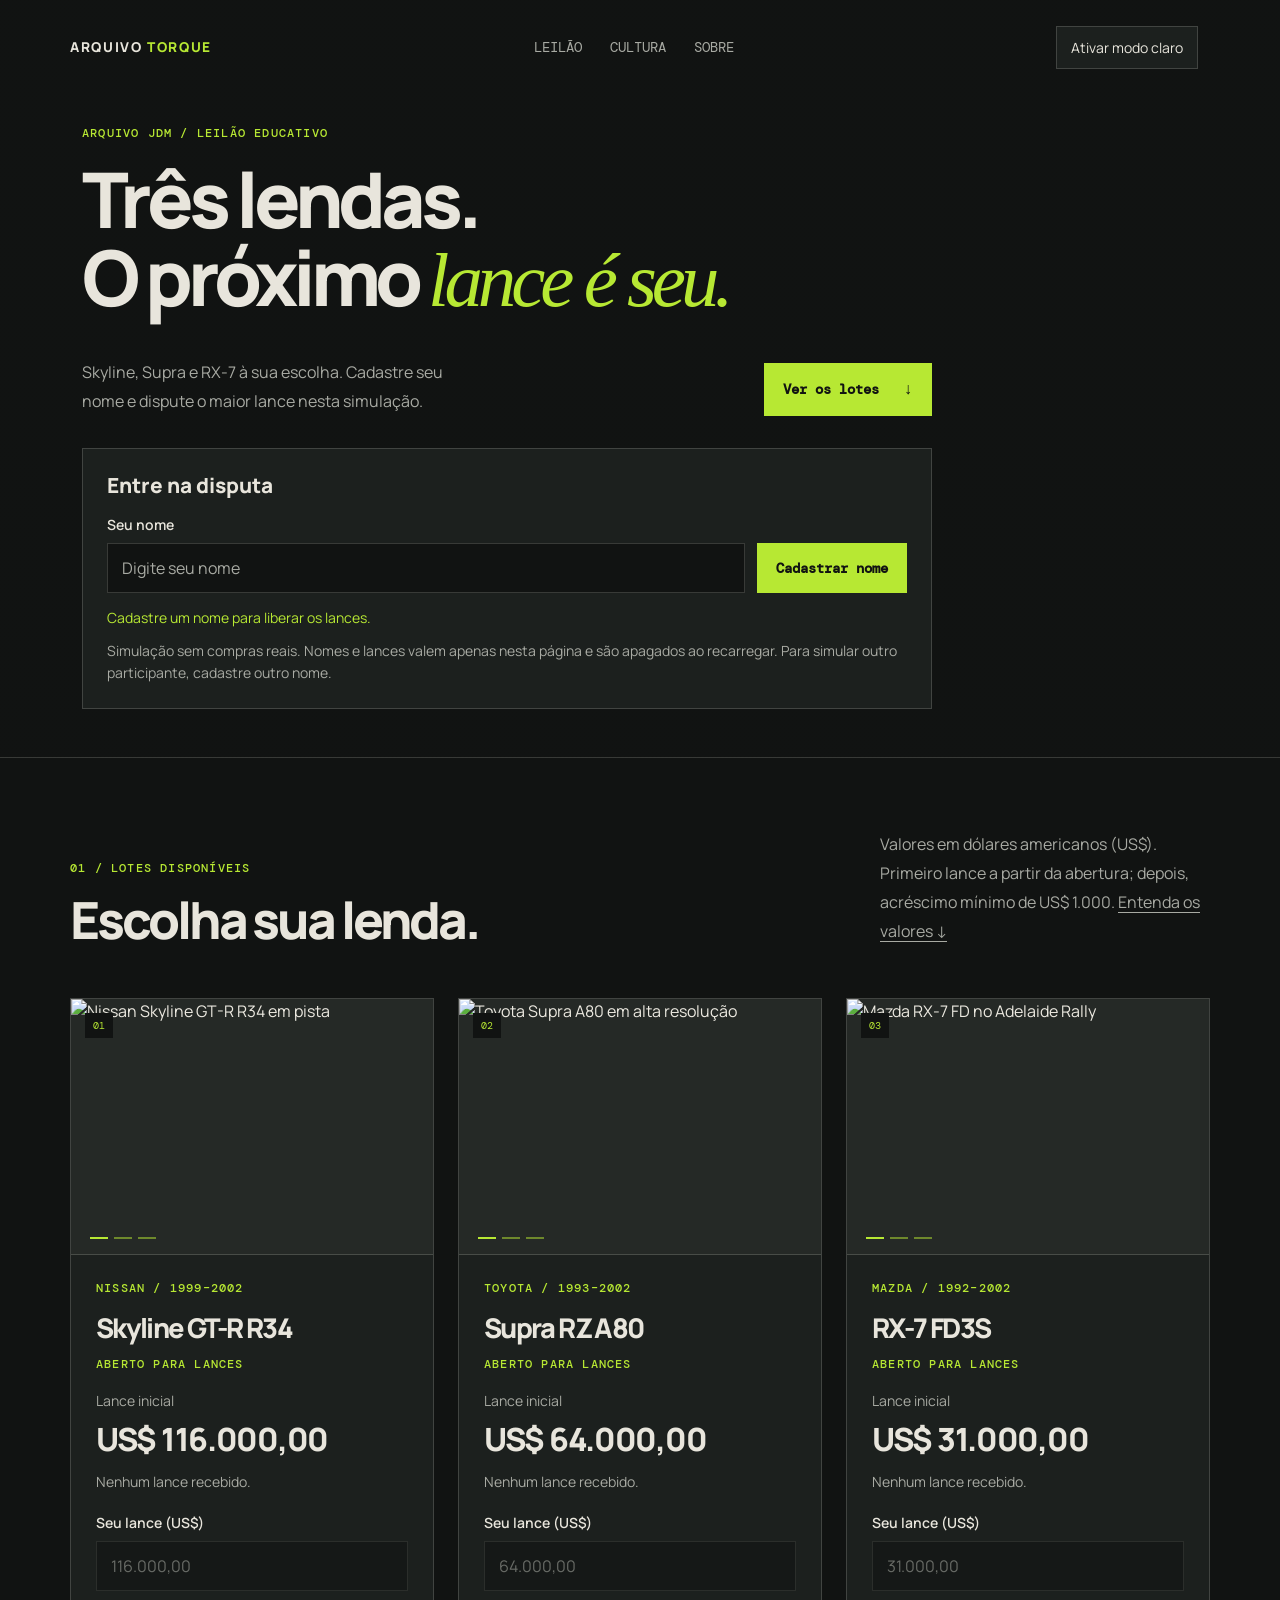
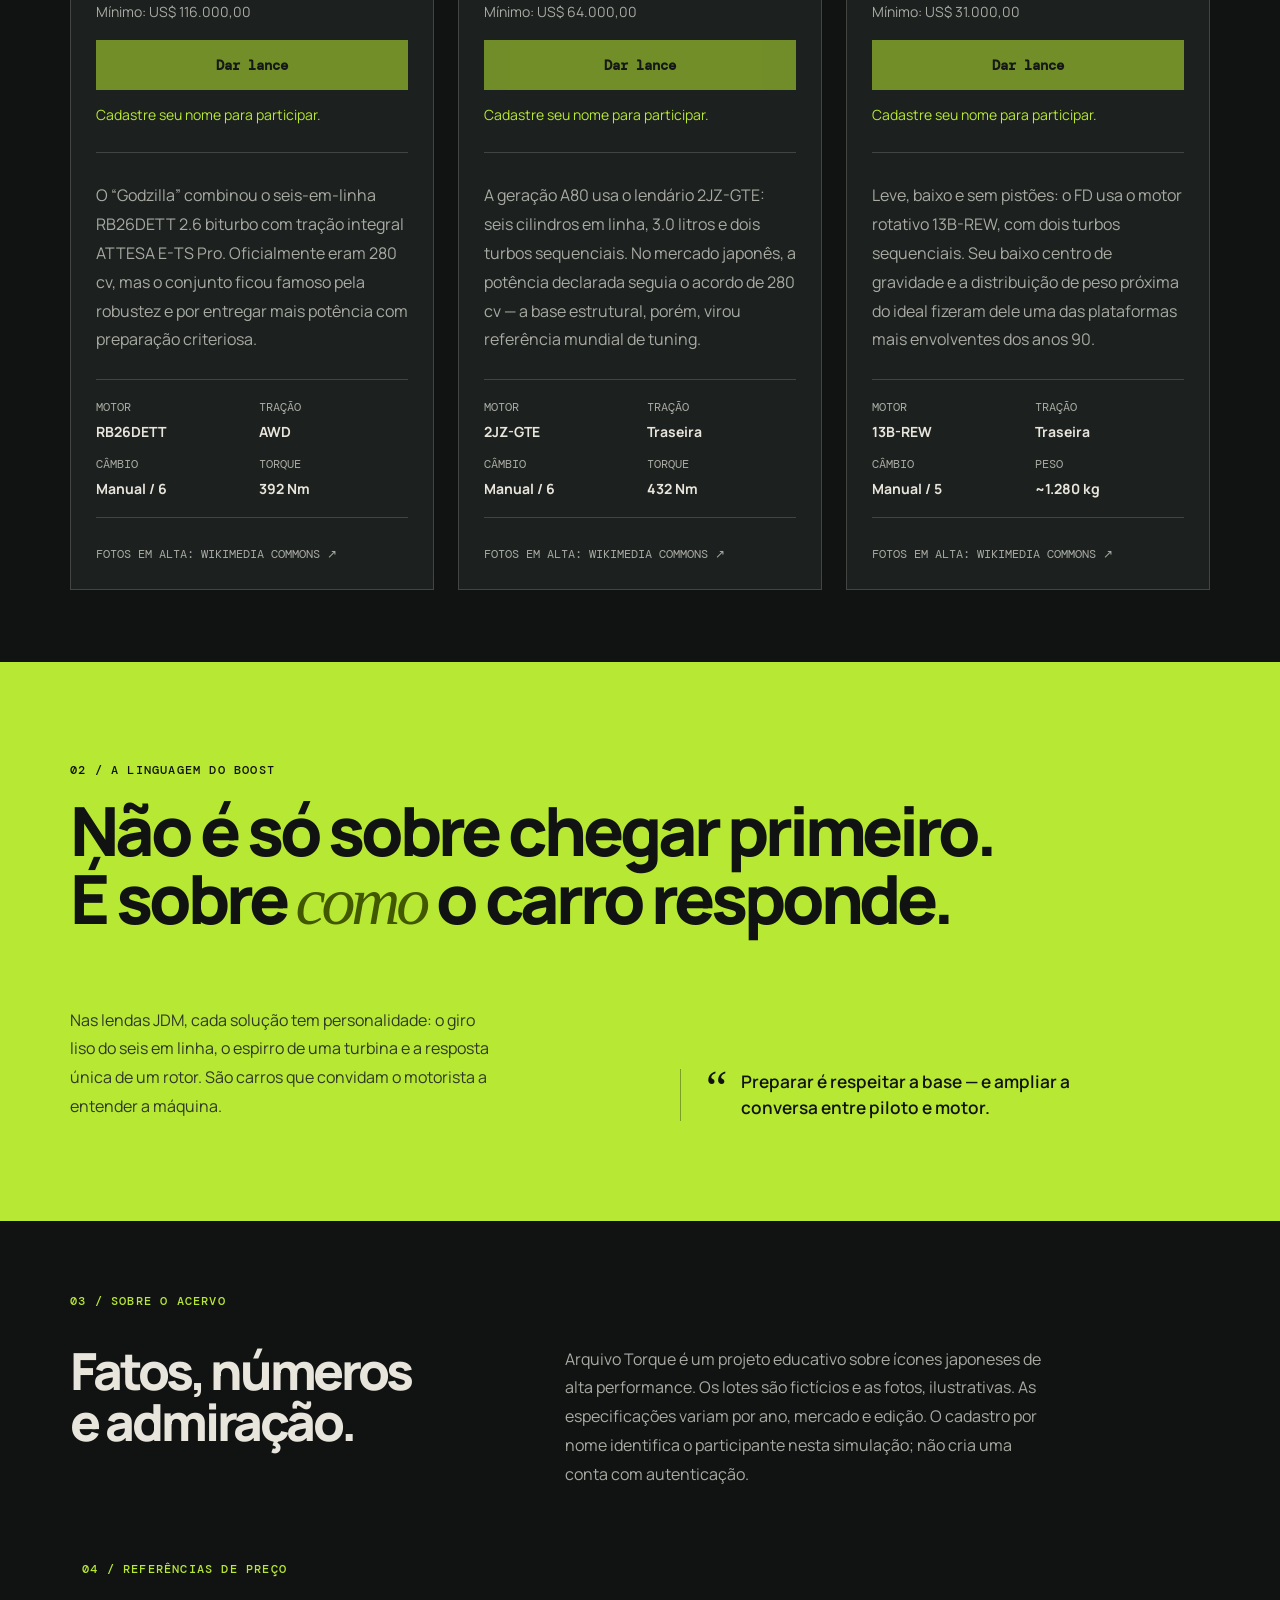
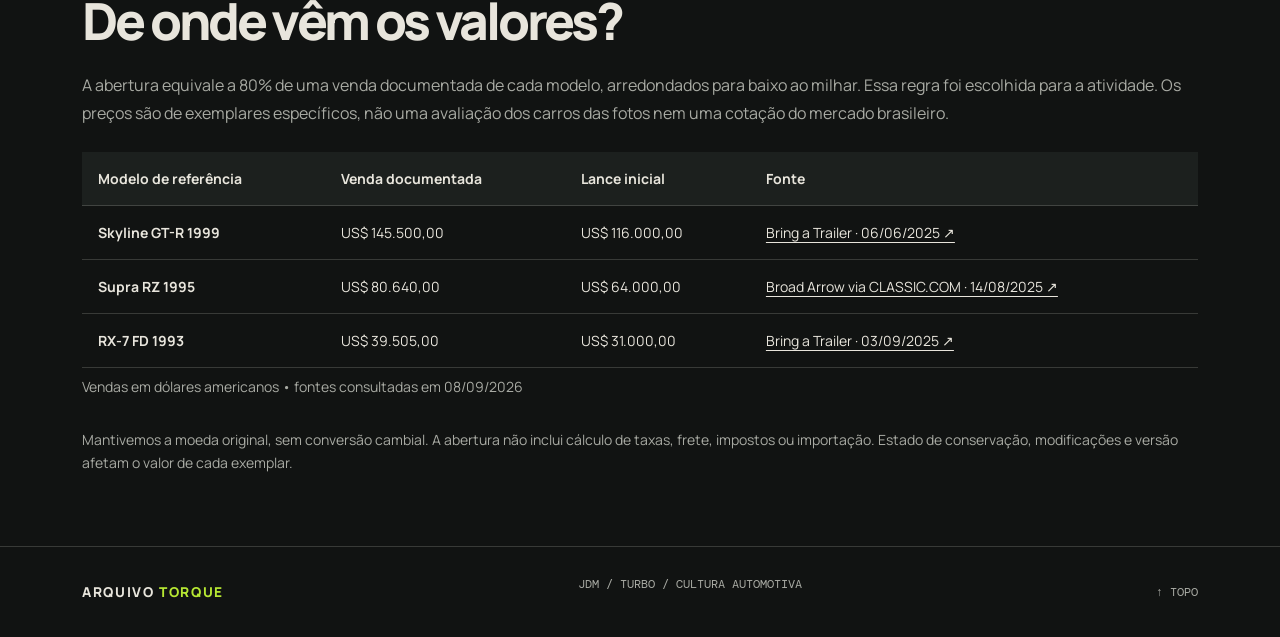
==== commit 4ddffeaa: "Versão 2.01" ====
--- a/Crie, Estilize e Publique sua Página HTML e CSS/index.html
+++ b/Crie, Estilize e Publique sua Página HTML e CSS/index.html
@@ -161,7 +161,7 @@
         <p class="eyebrow">02 / A LINGUAGEM DO BOOST</p>
         <h2 class="titulo-secundario titulo-grande">Não é só sobre chegar primeiro.<br>É sobre <em>como</em> o carro responde.</h2>
         <div class="manifesto-grid">
-          <p class="texto-descricao">Nas lendas JDM, cada solução tem personalidade: o giro liso do seis em linha, o assobio de uma turbina e a resposta única de um rotor. São carros que convidam o motorista a entender a máquina.</p>
+          <p class="texto-descricao">Nas lendas JDM, cada solução tem personalidade: o giro liso do seis em linha, o espirro de uma turbina e a resposta única de um rotor. São carros que convidam o motorista a entender a máquina.</p>
           <div class="citacao"><span>“</span><p>Preparar é respeitar a base — e ampliar a conversa entre piloto e motor.</p></div>
         </div>
       </div>
